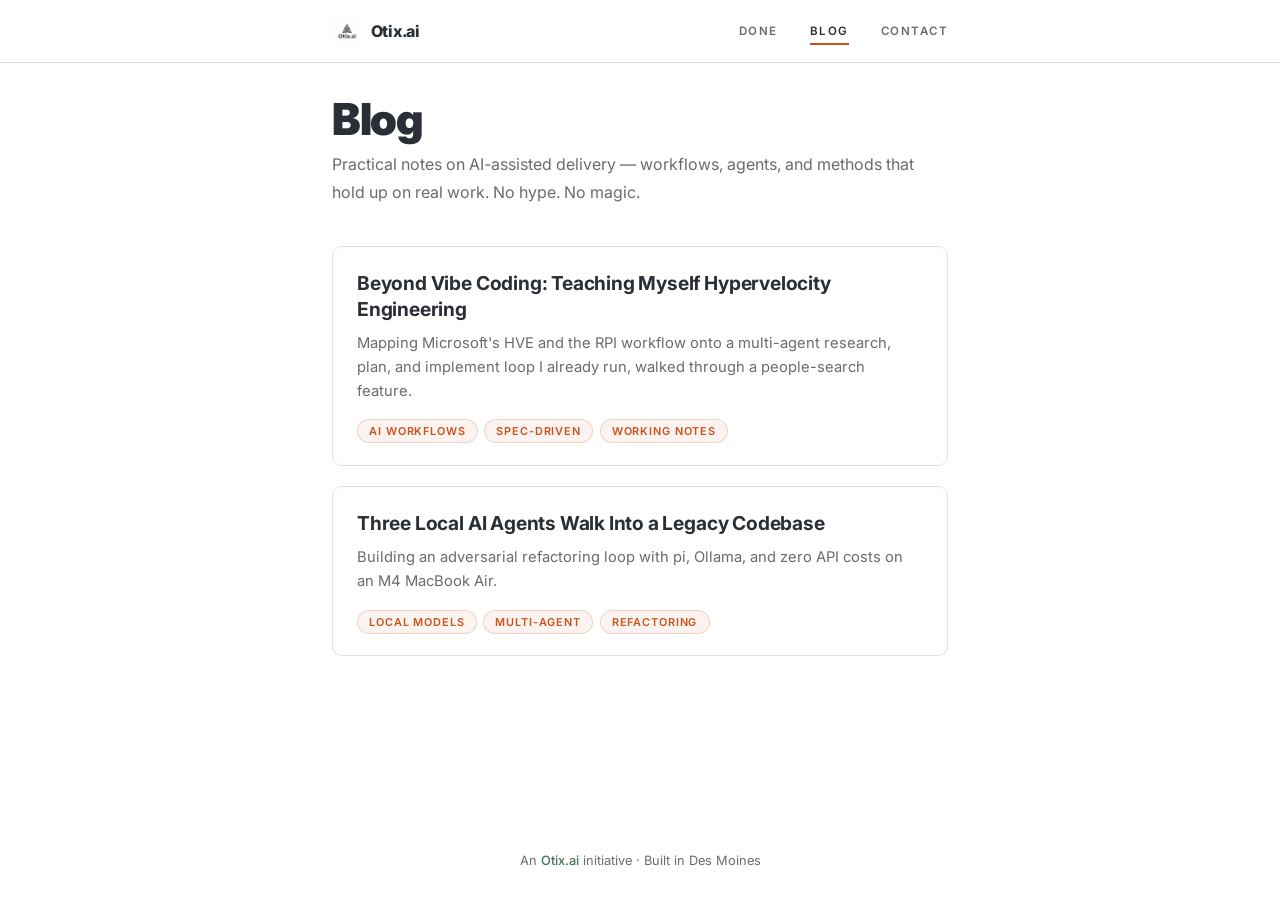
==== blog/index.html @ a3bd9bda "Otix.ai marketing site and blog" ====
<!DOCTYPE html>
<html lang="en">
<head>
  <meta charset="UTF-8">
  <meta name="viewport" content="width=device-width, initial-scale=1.0">
  <title>Blog | Otix.ai</title>
  <meta name="description" content="Practical notes on AI-assisted delivery from Otix.ai — workflows, agents, and methods that hold up on real work.">
  <link rel="canonical" href="https://otix.ai/blog/">

  <meta property="og:site_name" content="Otix.ai">
  <meta property="og:type" content="website">
  <meta property="og:url" content="https://otix.ai/blog/">
  <meta property="og:title" content="Blog">
  <meta property="og:description" content="Practical notes on AI-assisted delivery from Otix.ai — workflows, agents, and methods that hold up on real work.">
  <meta property="og:image" content="https://otix.ai/assets/logo.png">
  <meta name="twitter:card" content="summary_large_image">
  <meta name="twitter:title" content="Blog">
  <meta name="twitter:description" content="Practical notes on AI-assisted delivery from Otix.ai — workflows, agents, and methods that hold up on real work.">
  <meta name="twitter:image" content="https://otix.ai/assets/logo.png">
  <link rel="preconnect" href="https://fonts.googleapis.com">
  <link rel="preconnect" href="https://fonts.gstatic.com" crossorigin>
  <link href="https://fonts.googleapis.com/css2?family=Inter:wght@400;500;600;700;900&display=swap" rel="stylesheet">
  <link rel="stylesheet" href="../styles.css">
  <link rel="stylesheet" href="../blog.css">
  <script type="application/ld+json">
  {
    "@context": "https://schema.org",
    "@graph": [
      {
        "@type": "Blog",
        "@id": "https://otix.ai/blog/#blog",
        "url": "https://otix.ai/blog/",
        "name": "Otix.ai Blog",
        "description": "Practical notes on AI-assisted delivery — workflows, agents, and methods that hold up on real work.",
        "publisher": {
          "@id": "https://otix.ai/#organization"
        },
        "blogPost": [
          {
            "@type": "BlogPosting",
            "headline": "Three Local AI Agents Walk Into a Legacy Codebase",
            "url": "https://otix.ai/blog/local-llm-agents.html",
            "datePublished": "2026-03-26"
          }
        ]
      },
      {
        "@type": "BreadcrumbList",
        "itemListElement": [
          {
            "@type": "ListItem",
            "position": 1,
            "name": "Home",
            "item": "https://otix.ai/"
          },
          {
            "@type": "ListItem",
            "position": 2,
            "name": "Blog",
            "item": "https://otix.ai/blog/"
          }
        ]
      }
    ]
  }
  </script>
</head>
<body>

  <header class="site-header">
    <div class="masthead">
      <a class="brand" href="../index.html">
        <img src="../assets/logo.png" alt="" class="brand-mark">
        <span class="brand-name">Otix.ai</span>
      </a>
      <nav class="site-nav">
        <a href="../index.html">DONE</a>
        <a href="index.html" aria-current="page">Blog</a>
        <a href="mailto:jason@otix.ai">Contact</a>
      </nav>
    </div>
  </header>

  <main>
    <div class="blog-index">
      <div class="blog-index-header">
        <h1>Blog</h1>
        <p class="index-intro">Practical notes on AI-assisted delivery &mdash; workflows, agents, and methods that hold up on real work. No hype. No magic.</p>
      </div>

      <ul class="post-list">

        <li class="post-card">
          <h2><a href="beyond-vibe-coding-hve.html">Beyond Vibe Coding: Teaching Myself Hypervelocity Engineering</a></h2>
          <p class="dek">Mapping Microsoft's HVE and the RPI workflow onto a multi-agent research, plan, and implement loop I already run, walked through a people-search feature.</p>
          <div class="post-tags">
            <span class="tag">AI Workflows</span>
            <span class="tag">Spec-Driven</span>
            <span class="tag">Working Notes</span>
          </div>
        </li>


        <li class="post-card">
          <h2><a href="local-llm-agents.html">Three Local AI Agents Walk Into a Legacy Codebase</a></h2>
          <p class="dek">Building an adversarial refactoring loop with pi, Ollama, and zero API costs on an M4 MacBook Air.</p>
          <div class="post-tags">
            <span class="tag">Local Models</span>
            <span class="tag">Multi-Agent</span>
            <span class="tag">Refactoring</span>
          </div>
        </li>

      </ul>
    </div>
  </main>

  <footer>
    <p>An <a href="https://otix.ai">Otix.ai</a> initiative &middot; Built in Des Moines</p>
  </footer>

</body>
</html>
---- styles.css ----
/* Forged Earth & Ember — Otix.ai Brand Palette */
:root {
  --iron-ridge: #3A3F3E;
  --rust-orange: #C8531D;
  --rust-hover: #a8431a;
  --dark-navy: #2A2E36;
  --pine-green: #476E55;
  --haze-grey: #6B6B6B;
  --light-warm: #F8F6F3;
  --border-light: #E5E0DA;
  --off-white: #E8E2D9;
}

* {
  margin: 0;
  padding: 0;
  box-sizing: border-box;
}

html {
  scroll-behavior: smooth;
}

body {
  font-family: 'Inter', -apple-system, BlinkMacSystemFont, sans-serif;
  background: #fff;
  color: var(--dark-navy);
  min-height: 100vh;
  display: flex;
  flex-direction: column;
  -webkit-font-smoothing: antialiased;
  -moz-osx-font-smoothing: grayscale;
}

/* Header / masthead */
.site-header {
  position: sticky;
  top: 0;
  z-index: 50;
  background: rgba(255, 255, 255, 0.85);
  backdrop-filter: blur(8px);
  -webkit-backdrop-filter: blur(8px);
  border-bottom: 1px solid var(--border-light);
}

.masthead {
  /* matches the 680px blog content column so the wordmark lines up
     with the text below it */
  max-width: 680px;
  margin: 0 auto;
  padding: 0 2rem;
  height: 62px;
  display: flex;
  align-items: center;
  justify-content: space-between;
  gap: 1rem;
}

.brand {
  display: flex;
  align-items: center;
  gap: 0.55rem;
  text-decoration: none;
  flex-shrink: 0;
}

.brand-mark {
  display: block;
  width: 30px;
  height: 30px;
}

.brand-name {
  font-weight: 800;
  font-size: 1rem;
  letter-spacing: -0.02em;
  color: var(--dark-navy);
}

.site-nav {
  display: flex;
  gap: 2rem;
}

.site-nav a {
  position: relative;
  font-size: 0.72rem;
  font-weight: 600;
  letter-spacing: 0.13em;
  text-transform: uppercase;
  color: var(--haze-grey);
  text-decoration: none;
  padding: 4px 0;
  transition: color 0.18s;
}

.site-nav a:hover {
  color: var(--dark-navy);
}

/* Rust underline: slides in on hover, pinned open on the active page */
.site-nav a::after {
  content: "";
  position: absolute;
  left: 0;
  right: 0;
  bottom: -3px;
  height: 2px;
  background: var(--rust-orange);
  transform: scaleX(0);
  transform-origin: left;
  transition: transform 0.22s ease;
}

.site-nav a:hover::after {
  transform: scaleX(1);
}

.site-nav a[aria-current="page"] {
  color: var(--dark-navy);
}

.site-nav a[aria-current="page"]::after {
  transform: scaleX(1);
}

@media (prefers-reduced-motion: reduce) {
  .site-nav a::after {
    transition: none;
  }
}

/* Hero */
.hero {
  text-align: center;
  padding: 3rem 2rem 2.5rem;
  max-width: 640px;
  margin: 0 auto;
}

.badge {
  display: inline-block;
  font-size: 0.7rem;
  font-weight: 600;
  letter-spacing: 0.15em;
  text-transform: uppercase;
  color: var(--rust-orange);
  background: rgba(200, 83, 29, 0.07);
  border: 1px solid rgba(200, 83, 29, 0.2);
  padding: 0.4rem 1.1rem;
  border-radius: 999px;
  margin-bottom: 1.75rem;
}

h1 {
  font-size: clamp(3.5rem, 10vw, 6.5rem);
  font-weight: 900;
  letter-spacing: -0.04em;
  line-height: 1;
  color: var(--dark-navy);
  margin-bottom: 0.75rem;
}

h1 .dot {
  color: var(--rust-orange);
}

.tagline {
  font-size: 1.15rem;
  font-weight: 400;
  color: var(--haze-grey);
  margin-bottom: 1.25rem;
}

.tagline strong {
  font-weight: 600;
  color: var(--dark-navy);
}

.description {
  font-size: 1rem;
  line-height: 1.75;
  color: var(--haze-grey);
  max-width: 480px;
  margin: 0 auto;
}

/* Pillars */
.pillars-section {
  background: var(--light-warm);
  border-top: 1px solid var(--border-light);
  border-bottom: 1px solid var(--border-light);
  padding: 3rem 2rem;
}

.pillars {
  display: grid;
  grid-template-columns: repeat(4, 1fr);
  gap: 1.25rem;
  max-width: 760px;
  margin: 0 auto;
}

.pillar {
  background: #fff;
  border: 1px solid var(--border-light);
  border-radius: 10px;
  padding: 1.5rem 1.25rem;
  text-align: left;
  transition: border-color 0.2s, box-shadow 0.2s;
}

.pillar:hover {
  border-color: rgba(200, 83, 29, 0.35);
  box-shadow: 0 4px 16px rgba(42, 46, 54, 0.06);
}

.pillar-letter {
  font-size: 1.75rem;
  font-weight: 900;
  color: var(--rust-orange);
  line-height: 1;
  margin-bottom: 0.5rem;
  opacity: 0.25;
}

.pillar h3 {
  font-size: 0.95rem;
  font-weight: 700;
  color: var(--dark-navy);
  margin-bottom: 0.4rem;
}

.pillar p {
  font-size: 0.82rem;
  line-height: 1.55;
  color: var(--haze-grey);
}

.aside {
  text-align: center;
  font-size: 0.82rem;
  color: var(--haze-grey);
  margin-top: 1.5rem;
  font-style: italic;
  opacity: 0.6;
}

.aside strong {
  font-style: normal;
  color: var(--dark-navy);
}

/* CTA */
.cta {
  text-align: center;
  padding: 3rem 2rem;
  max-width: 640px;
  margin: 0 auto;
}

.cta-text {
  font-size: 0.95rem;
  font-weight: 500;
  color: var(--haze-grey);
  margin-bottom: 1.25rem;
}

.button {
  display: inline-block;
  background: var(--rust-orange);
  color: #fff;
  font-weight: 600;
  font-size: 0.9rem;
  padding: 0.8rem 2.25rem;
  border-radius: 8px;
  text-decoration: none;
  box-shadow: 0 2px 8px rgba(200, 83, 29, 0.25);
  transition: background 0.2s, transform 0.15s, box-shadow 0.2s;
}

.button:hover {
  background: var(--rust-hover);
  transform: translateY(-1px);
  box-shadow: 0 4px 14px rgba(200, 83, 29, 0.3);
}

.button:active {
  transform: translateY(0);
  box-shadow: 0 2px 8px rgba(200, 83, 29, 0.2);
}

/* Footer */
footer {
  margin-top: auto;
  text-align: center;
  padding: 2rem;
  font-size: 0.8rem;
  color: var(--haze-grey);
}

.blog-link {
  margin-bottom: 1rem;
}

.blog-link a {
  color: var(--rust-orange);
  text-decoration: none;
  font-weight: 500;
  font-size: 0.85rem;
}

.blog-link a:hover {
  text-decoration: underline;
}

footer a {
  color: var(--pine-green);
  text-decoration: none;
  font-weight: 500;
}

footer a:hover {
  color: var(--rust-orange);
}

/* Responsive */
@media (max-width: 640px) {
  .pillars {
    grid-template-columns: 1fr 1fr;
  }
}

@media (max-width: 560px) {
  .masthead {
    padding: 0 1.25rem;
    height: 56px;
  }

  .site-nav {
    gap: 1.1rem;
  }

  .site-nav a {
    font-size: 0.65rem;
    letter-spacing: 0.1em;
  }
}

@media (max-width: 380px) {
  .hero {
    padding: 2.5rem 1.25rem 2rem;
  }

  .pillars-section {
    padding: 2rem 1.25rem;
  }

  .pillars {
    grid-template-columns: 1fr;
    gap: 1rem;
  }

  h1 {
    font-size: 3rem;
  }
}
---- blog.css ----
/* Blog styles — shared by the blog index and all posts. */
/* Palette tokens come from styles.css; load that first. */

.blog-post {
  max-width: 680px;
  margin: 0 auto;
  padding: 2rem 2rem 4rem;
  line-height: 1.8;
  color: var(--dark-navy);
}
.blog-post h1 {
  font-size: clamp(1.75rem, 5vw, 2.5rem);
  font-weight: 900;
  letter-spacing: -0.03em;
  line-height: 1.2;
  margin-bottom: 0.5rem;
}
.blog-post .subtitle {
  font-size: 1.05rem;
  font-style: italic;
  color: var(--haze-grey);
  margin-bottom: 2.5rem;
}
.blog-post h2 {
  font-size: 1.4rem;
  font-weight: 700;
  margin-top: 2.5rem;
  margin-bottom: 0.75rem;
  color: var(--dark-navy);
}
.blog-post h3 {
  font-size: 1.1rem;
  font-weight: 700;
  margin-top: 2rem;
  margin-bottom: 0.5rem;
  color: var(--dark-navy);
}
.blog-post p {
  font-size: 1rem;
  margin-bottom: 1.25rem;
  color: var(--dark-navy);
}
.blog-post strong {
  font-weight: 600;
}
.blog-post a {
  color: var(--rust-orange);
  text-decoration: none;
  font-weight: 500;
}
.blog-post a:hover {
  text-decoration: underline;
}
.blog-post code {
  font-family: 'SF Mono', 'Fira Code', 'Fira Mono', Menlo, monospace;
  font-size: 0.88em;
  background: var(--light-warm);
  border: 1px solid var(--border-light);
  padding: 0.15em 0.4em;
  border-radius: 4px;
}
.blog-post pre {
  background: var(--dark-navy);
  color: var(--off-white);
  padding: 1.25rem 1.5rem;
  border-radius: 8px;
  overflow-x: auto;
  margin-bottom: 1.5rem;
  line-height: 1.5;
}
.blog-post pre code {
  background: none;
  border: none;
  padding: 0;
  font-size: 0.85rem;
  color: inherit;
}
.blog-post hr {
  border: none;
  border-top: 1px solid var(--border-light);
  margin: 2.5rem 0;
}
.blog-post ul, .blog-post ol {
  margin-bottom: 1.25rem;
  padding-left: 1.5rem;
}
.blog-post li {
  margin-bottom: 0.4rem;
  font-size: 1rem;
}
.blog-back {
  display: inline-block;
  font-size: 0.85rem;
  color: var(--haze-grey);
  text-decoration: none;
  margin-bottom: 1rem;
}
.blog-back:hover {
  color: var(--rust-orange);
}

/* ---- Blog index ---- */

.blog-index {
  max-width: 680px;
  margin: 0 auto;
  padding: 2rem 2rem 4rem;
}

.blog-index-header {
  margin-bottom: 2.5rem;
}

.blog-index h1 {
  font-size: clamp(2rem, 6vw, 2.75rem);
  font-weight: 900;
  letter-spacing: -0.03em;
  line-height: 1.1;
  margin-bottom: 0.5rem;
}

.blog-index .index-intro {
  font-size: 1rem;
  line-height: 1.7;
  color: var(--haze-grey);
}

.post-list {
  list-style: none;
  margin: 0;
  padding: 0;
  display: grid;
  gap: 1.25rem;
}

.post-card {
  background: #fff;
  border: 1px solid var(--border-light);
  border-radius: 10px;
  padding: 1.5rem 1.5rem 1.35rem;
  transition: border-color 0.2s, box-shadow 0.2s;
}

.post-card:hover {
  border-color: rgba(200, 83, 29, 0.35);
  box-shadow: 0 4px 16px rgba(42, 46, 54, 0.06);
}

.post-card h2 {
  font-size: 1.2rem;
  font-weight: 700;
  line-height: 1.35;
  letter-spacing: -0.01em;
  margin-bottom: 0.5rem;
}

.post-card h2 a {
  color: var(--dark-navy);
  text-decoration: none;
}

.post-card:hover h2 a {
  color: var(--rust-orange);
}

.post-card .dek {
  font-size: 0.92rem;
  line-height: 1.65;
  color: var(--haze-grey);
  margin-bottom: 1rem;
}

.post-tags {
  display: flex;
  flex-wrap: wrap;
  gap: 0.4rem;
}

.tag {
  font-size: 0.68rem;
  font-weight: 600;
  letter-spacing: 0.08em;
  text-transform: uppercase;
  color: var(--rust-orange);
  background: rgba(200, 83, 29, 0.07);
  border: 1px solid rgba(200, 83, 29, 0.2);
  padding: 0.25rem 0.7rem;
  border-radius: 999px;
}

/* ---- Post meta (tags under a post title) ---- */

.blog-post .post-tags {
  margin-bottom: 2.5rem;
}

.blog-post .subtitle + .post-tags {
  margin-top: -1.75rem;
}

@media (max-width: 380px) {
  .blog-index,
  .blog-post {
  padding-left: 1.25rem;
  padding-right: 1.25rem;
  }
}
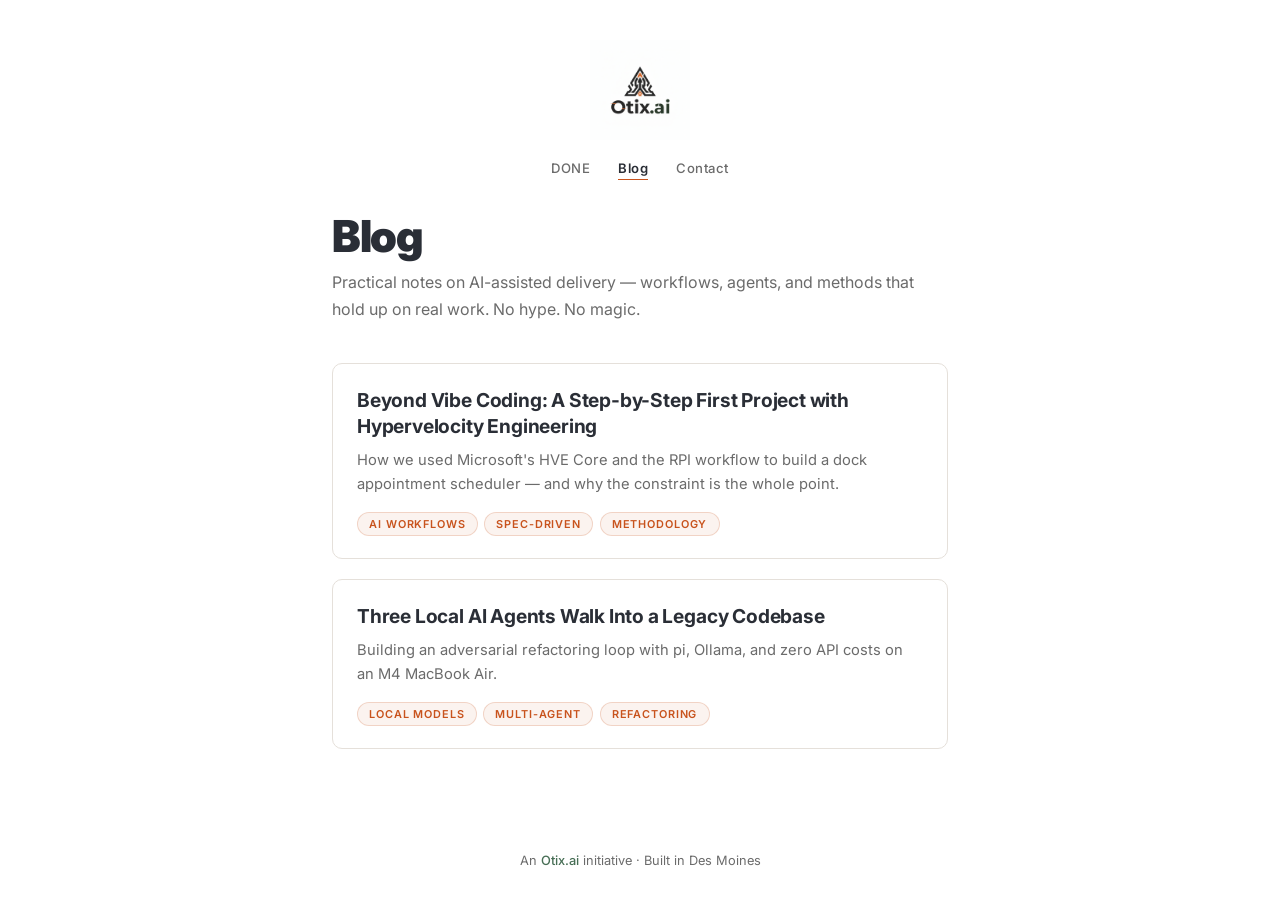
==== commit 83ff6776: "Restructure site for a growing blog Adds the structure needed to manage more than a couple of posts," ====
--- a/blog/index.html
+++ b/blog/index.html
@@ -5,80 +5,21 @@
   <meta name="viewport" content="width=device-width, initial-scale=1.0">
   <title>Blog | Otix.ai</title>
   <meta name="description" content="Practical notes on AI-assisted delivery from Otix.ai — workflows, agents, and methods that hold up on real work.">
-  <link rel="canonical" href="https://otix.ai/blog/">
-
-  <meta property="og:site_name" content="Otix.ai">
-  <meta property="og:type" content="website">
-  <meta property="og:url" content="https://otix.ai/blog/">
-  <meta property="og:title" content="Blog">
-  <meta property="og:description" content="Practical notes on AI-assisted delivery from Otix.ai — workflows, agents, and methods that hold up on real work.">
-  <meta property="og:image" content="https://otix.ai/assets/logo.png">
-  <meta name="twitter:card" content="summary_large_image">
-  <meta name="twitter:title" content="Blog">
-  <meta name="twitter:description" content="Practical notes on AI-assisted delivery from Otix.ai — workflows, agents, and methods that hold up on real work.">
-  <meta name="twitter:image" content="https://otix.ai/assets/logo.png">
   <link rel="preconnect" href="https://fonts.googleapis.com">
   <link rel="preconnect" href="https://fonts.gstatic.com" crossorigin>
   <link href="https://fonts.googleapis.com/css2?family=Inter:wght@400;500;600;700;900&display=swap" rel="stylesheet">
   <link rel="stylesheet" href="../styles.css">
   <link rel="stylesheet" href="../blog.css">
-  <script type="application/ld+json">
-  {
-    "@context": "https://schema.org",
-    "@graph": [
-      {
-        "@type": "Blog",
-        "@id": "https://otix.ai/blog/#blog",
-        "url": "https://otix.ai/blog/",
-        "name": "Otix.ai Blog",
-        "description": "Practical notes on AI-assisted delivery — workflows, agents, and methods that hold up on real work.",
-        "publisher": {
-          "@id": "https://otix.ai/#organization"
-        },
-        "blogPost": [
-          {
-            "@type": "BlogPosting",
-            "headline": "Three Local AI Agents Walk Into a Legacy Codebase",
-            "url": "https://otix.ai/blog/local-llm-agents.html",
-            "datePublished": "2026-03-26"
-          }
-        ]
-      },
-      {
-        "@type": "BreadcrumbList",
-        "itemListElement": [
-          {
-            "@type": "ListItem",
-            "position": 1,
-            "name": "Home",
-            "item": "https://otix.ai/"
-          },
-          {
-            "@type": "ListItem",
-            "position": 2,
-            "name": "Blog",
-            "item": "https://otix.ai/blog/"
-          }
-        ]
-      }
-    ]
-  }
-  </script>
 </head>
 <body>
 
   <header class="site-header">
-    <div class="masthead">
-      <a class="brand" href="../index.html">
-        <img src="../assets/logo.png" alt="" class="brand-mark">
-        <span class="brand-name">Otix.ai</span>
-      </a>
-      <nav class="site-nav">
-        <a href="../index.html">DONE</a>
-        <a href="index.html" aria-current="page">Blog</a>
-        <a href="mailto:jason@otix.ai">Contact</a>
-      </nav>
-    </div>
+    <a href="../index.html"><img src="../assets/logo.png" alt="Otix.ai" class="logo"></a>
+    <nav class="site-nav">
+      <a href="../index.html">DONE</a>
+      <a href="index.html" aria-current="page">Blog</a>
+      <a href="mailto:erik@otix.ai">Contact</a>
+    </nav>
   </header>
 
   <main>
@@ -91,15 +32,14 @@
       <ul class="post-list">
 
         <li class="post-card">
-          <h2><a href="beyond-vibe-coding-hve.html">Beyond Vibe Coding: Teaching Myself Hypervelocity Engineering</a></h2>
-          <p class="dek">Mapping Microsoft's HVE and the RPI workflow onto a multi-agent research, plan, and implement loop I already run, walked through a people-search feature.</p>
+          <h2><a href="beyond-vibe-coding-hve.html">Beyond Vibe Coding: A Step-by-Step First Project with Hypervelocity Engineering</a></h2>
+          <p class="dek">How we used Microsoft's HVE Core and the RPI workflow to build a dock appointment scheduler &mdash; and why the constraint is the whole point.</p>
           <div class="post-tags">
             <span class="tag">AI Workflows</span>
             <span class="tag">Spec-Driven</span>
-            <span class="tag">Working Notes</span>
+            <span class="tag">Methodology</span>
           </div>
         </li>
-
 
         <li class="post-card">
           <h2><a href="local-llm-agents.html">Three Local AI Agents Walk Into a Legacy Codebase</a></h2>
--- a/styles.css
+++ b/styles.css
@@ -5,10 +5,12 @@
   --rust-hover: #a8431a;
   --dark-navy: #2A2E36;
   --pine-green: #476E55;
+  --wood-grey: #4A3F36;
   --haze-grey: #6B6B6B;
   --light-warm: #F8F6F3;
   --border-light: #E5E0DA;
   --off-white: #E8E2D9;
+  --warm-white: #F5F0EA;
 }
 
 * {
@@ -32,102 +34,45 @@
   -moz-osx-font-smoothing: grayscale;
 }
 
-/* Header / masthead */
+/* Header */
 .site-header {
-  position: sticky;
-  top: 0;
-  z-index: 50;
-  background: rgba(255, 255, 255, 0.85);
-  backdrop-filter: blur(8px);
-  -webkit-backdrop-filter: blur(8px);
-  border-bottom: 1px solid var(--border-light);
-}
-
-.masthead {
-  /* matches the 680px blog content column so the wordmark lines up
-     with the text below it */
-  max-width: 680px;
-  margin: 0 auto;
-  padding: 0 2rem;
-  height: 62px;
+  padding: 2.5rem 2rem 0;
+  text-align: center;
+}
+
+.logo {
+  display: block;
+  width: 100px;
+  height: auto;
+  margin: 0 auto;
+}
+
+.site-nav {
+  margin-top: 1.25rem;
   display: flex;
-  align-items: center;
-  justify-content: space-between;
-  gap: 1rem;
-}
-
-.brand {
-  display: flex;
-  align-items: center;
-  gap: 0.55rem;
+  justify-content: center;
+  gap: 1.75rem;
+}
+
+.site-nav a {
+  font-size: 0.82rem;
+  font-weight: 500;
+  letter-spacing: 0.04em;
+  color: var(--haze-grey);
   text-decoration: none;
-  flex-shrink: 0;
-}
-
-.brand-mark {
-  display: block;
-  width: 30px;
-  height: 30px;
-}
-
-.brand-name {
-  font-weight: 800;
-  font-size: 1rem;
-  letter-spacing: -0.02em;
-  color: var(--dark-navy);
-}
-
-.site-nav {
-  display: flex;
-  gap: 2rem;
-}
-
-.site-nav a {
-  position: relative;
-  font-size: 0.72rem;
+  padding-bottom: 0.2rem;
+  border-bottom: 1px solid transparent;
+  transition: color 0.2s, border-color 0.2s;
+}
+
+.site-nav a:hover {
+  color: var(--rust-orange);
+}
+
+.site-nav a[aria-current="page"] {
+  color: var(--dark-navy);
   font-weight: 600;
-  letter-spacing: 0.13em;
-  text-transform: uppercase;
-  color: var(--haze-grey);
-  text-decoration: none;
-  padding: 4px 0;
-  transition: color 0.18s;
-}
-
-.site-nav a:hover {
-  color: var(--dark-navy);
-}
-
-/* Rust underline: slides in on hover, pinned open on the active page */
-.site-nav a::after {
-  content: "";
-  position: absolute;
-  left: 0;
-  right: 0;
-  bottom: -3px;
-  height: 2px;
-  background: var(--rust-orange);
-  transform: scaleX(0);
-  transform-origin: left;
-  transition: transform 0.22s ease;
-}
-
-.site-nav a:hover::after {
-  transform: scaleX(1);
-}
-
-.site-nav a[aria-current="page"] {
-  color: var(--dark-navy);
-}
-
-.site-nav a[aria-current="page"]::after {
-  transform: scaleX(1);
-}
-
-@media (prefers-reduced-motion: reduce) {
-  .site-nav a::after {
-    transition: none;
-  }
+  border-bottom-color: var(--rust-orange);
 }
 
 /* Hero */
@@ -331,22 +276,6 @@
   }
 }
 
-@media (max-width: 560px) {
-  .masthead {
-    padding: 0 1.25rem;
-    height: 56px;
-  }
-
-  .site-nav {
-    gap: 1.1rem;
-  }
-
-  .site-nav a {
-    font-size: 0.65rem;
-    letter-spacing: 0.1em;
-  }
-}
-
 @media (max-width: 380px) {
   .hero {
     padding: 2.5rem 1.25rem 2rem;
@@ -364,4 +293,8 @@
   h1 {
     font-size: 3rem;
   }
-}
+
+  .logo {
+    width: 80px;
+  }
+}
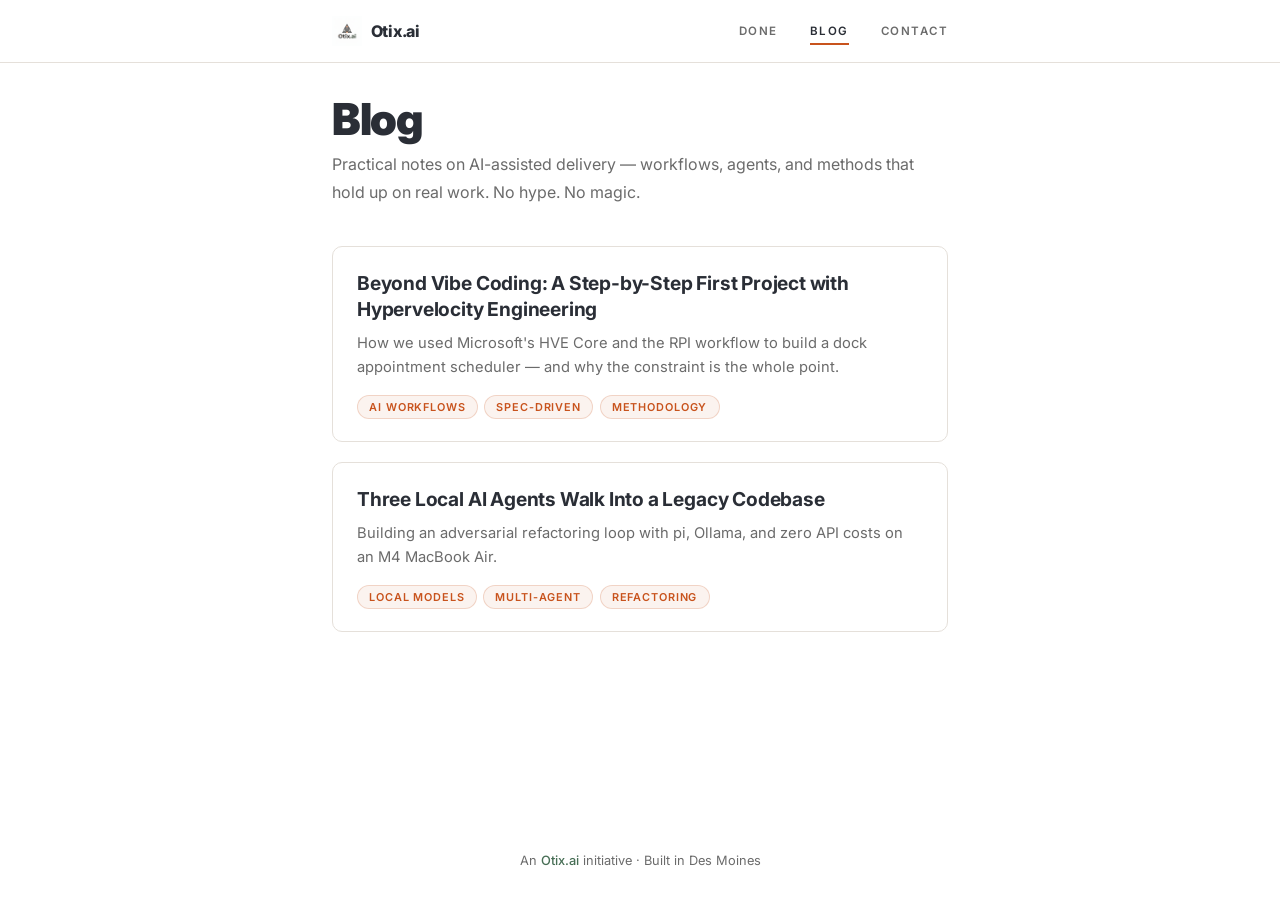
==== commit 2417cf1a: "Replace nav with a masthead and add SEO foundation Nav: logo-left / nav-right masthead, sticky with " ====
--- a/blog/index.html
+++ b/blog/index.html
@@ -5,21 +5,86 @@
   <meta name="viewport" content="width=device-width, initial-scale=1.0">
   <title>Blog | Otix.ai</title>
   <meta name="description" content="Practical notes on AI-assisted delivery from Otix.ai — workflows, agents, and methods that hold up on real work.">
+  <link rel="canonical" href="https://otix.ai/blog/">
+
+  <meta property="og:site_name" content="Otix.ai">
+  <meta property="og:type" content="website">
+  <meta property="og:url" content="https://otix.ai/blog/">
+  <meta property="og:title" content="Blog">
+  <meta property="og:description" content="Practical notes on AI-assisted delivery from Otix.ai — workflows, agents, and methods that hold up on real work.">
+  <meta property="og:image" content="https://otix.ai/assets/logo.png">
+  <meta name="twitter:card" content="summary_large_image">
+  <meta name="twitter:title" content="Blog">
+  <meta name="twitter:description" content="Practical notes on AI-assisted delivery from Otix.ai — workflows, agents, and methods that hold up on real work.">
+  <meta name="twitter:image" content="https://otix.ai/assets/logo.png">
   <link rel="preconnect" href="https://fonts.googleapis.com">
   <link rel="preconnect" href="https://fonts.gstatic.com" crossorigin>
   <link href="https://fonts.googleapis.com/css2?family=Inter:wght@400;500;600;700;900&display=swap" rel="stylesheet">
   <link rel="stylesheet" href="../styles.css">
   <link rel="stylesheet" href="../blog.css">
+  <script type="application/ld+json">
+  {
+    "@context": "https://schema.org",
+    "@graph": [
+      {
+        "@type": "Blog",
+        "@id": "https://otix.ai/blog/#blog",
+        "url": "https://otix.ai/blog/",
+        "name": "Otix.ai Blog",
+        "description": "Practical notes on AI-assisted delivery — workflows, agents, and methods that hold up on real work.",
+        "publisher": {
+          "@id": "https://otix.ai/#organization"
+        },
+        "blogPost": [
+          {
+            "@type": "BlogPosting",
+            "headline": "Beyond Vibe Coding: A Step-by-Step First Project with Hypervelocity Engineering",
+            "url": "https://otix.ai/blog/beyond-vibe-coding-hve.html",
+            "datePublished": "2026-08-19"
+          },
+          {
+            "@type": "BlogPosting",
+            "headline": "Three Local AI Agents Walk Into a Legacy Codebase",
+            "url": "https://otix.ai/blog/local-llm-agents.html",
+            "datePublished": "2026-03-26"
+          }
+        ]
+      },
+      {
+        "@type": "BreadcrumbList",
+        "itemListElement": [
+          {
+            "@type": "ListItem",
+            "position": 1,
+            "name": "Home",
+            "item": "https://otix.ai/"
+          },
+          {
+            "@type": "ListItem",
+            "position": 2,
+            "name": "Blog",
+            "item": "https://otix.ai/blog/"
+          }
+        ]
+      }
+    ]
+  }
+  </script>
 </head>
 <body>
 
   <header class="site-header">
-    <a href="../index.html"><img src="../assets/logo.png" alt="Otix.ai" class="logo"></a>
-    <nav class="site-nav">
-      <a href="../index.html">DONE</a>
-      <a href="index.html" aria-current="page">Blog</a>
-      <a href="mailto:erik@otix.ai">Contact</a>
-    </nav>
+    <div class="masthead">
+      <a class="brand" href="../index.html">
+        <img src="../assets/logo.png" alt="" class="brand-mark">
+        <span class="brand-name">Otix.ai</span>
+      </a>
+      <nav class="site-nav">
+        <a href="../index.html">DONE</a>
+        <a href="index.html" aria-current="page">Blog</a>
+        <a href="mailto:erik@otix.ai">Contact</a>
+      </nav>
+    </div>
   </header>
 
   <main>
--- a/styles.css
+++ b/styles.css
@@ -34,45 +34,102 @@
   -moz-osx-font-smoothing: grayscale;
 }
 
-/* Header */
+/* Header / masthead */
 .site-header {
-  padding: 2.5rem 2rem 0;
-  text-align: center;
-}
-
-.logo {
+  position: sticky;
+  top: 0;
+  z-index: 50;
+  background: rgba(255, 255, 255, 0.85);
+  backdrop-filter: blur(8px);
+  -webkit-backdrop-filter: blur(8px);
+  border-bottom: 1px solid var(--border-light);
+}
+
+.masthead {
+  /* matches the 680px blog content column so the wordmark lines up
+     with the text below it */
+  max-width: 680px;
+  margin: 0 auto;
+  padding: 0 2rem;
+  height: 62px;
+  display: flex;
+  align-items: center;
+  justify-content: space-between;
+  gap: 1rem;
+}
+
+.brand {
+  display: flex;
+  align-items: center;
+  gap: 0.55rem;
+  text-decoration: none;
+  flex-shrink: 0;
+}
+
+.brand-mark {
   display: block;
-  width: 100px;
-  height: auto;
-  margin: 0 auto;
+  width: 30px;
+  height: 30px;
+}
+
+.brand-name {
+  font-weight: 800;
+  font-size: 1rem;
+  letter-spacing: -0.02em;
+  color: var(--dark-navy);
 }
 
 .site-nav {
-  margin-top: 1.25rem;
   display: flex;
-  justify-content: center;
-  gap: 1.75rem;
+  gap: 2rem;
 }
 
 .site-nav a {
-  font-size: 0.82rem;
-  font-weight: 500;
-  letter-spacing: 0.04em;
-  color: var(--haze-grey);
-  text-decoration: none;
-  padding-bottom: 0.2rem;
-  border-bottom: 1px solid transparent;
-  transition: color 0.2s, border-color 0.2s;
+  position: relative;
+  font-size: 0.72rem;
+  font-weight: 600;
+  letter-spacing: 0.13em;
+  text-transform: uppercase;
+  color: var(--haze-grey);
+  text-decoration: none;
+  padding: 4px 0;
+  transition: color 0.18s;
 }
 
 .site-nav a:hover {
-  color: var(--rust-orange);
+  color: var(--dark-navy);
+}
+
+/* Rust underline: slides in on hover, pinned open on the active page */
+.site-nav a::after {
+  content: "";
+  position: absolute;
+  left: 0;
+  right: 0;
+  bottom: -3px;
+  height: 2px;
+  background: var(--rust-orange);
+  transform: scaleX(0);
+  transform-origin: left;
+  transition: transform 0.22s ease;
+}
+
+.site-nav a:hover::after {
+  transform: scaleX(1);
 }
 
 .site-nav a[aria-current="page"] {
   color: var(--dark-navy);
-  font-weight: 600;
-  border-bottom-color: var(--rust-orange);
+}
+
+.site-nav a[aria-current="page"]::after {
+  transform: scaleX(1);
+}
+
+@media (prefers-reduced-motion: reduce) {
+  .site-nav a::after {
+    transition: none;
+  }
 }
 
 /* Hero */
@@ -276,6 +333,22 @@
   }
 }
 
+@media (max-width: 560px) {
+  .masthead {
+    padding: 0 1.25rem;
+    height: 56px;
+  }
+
+  .site-nav {
+    gap: 1.1rem;
+  }
+
+  .site-nav a {
+    font-size: 0.65rem;
+    letter-spacing: 0.1em;
+  }
+}
+
 @media (max-width: 380px) {
   .hero {
     padding: 2.5rem 1.25rem 2rem;
@@ -293,8 +366,4 @@
   h1 {
     font-size: 3rem;
   }
-
-  .logo {
-    width: 80px;
-  }
-}
+}
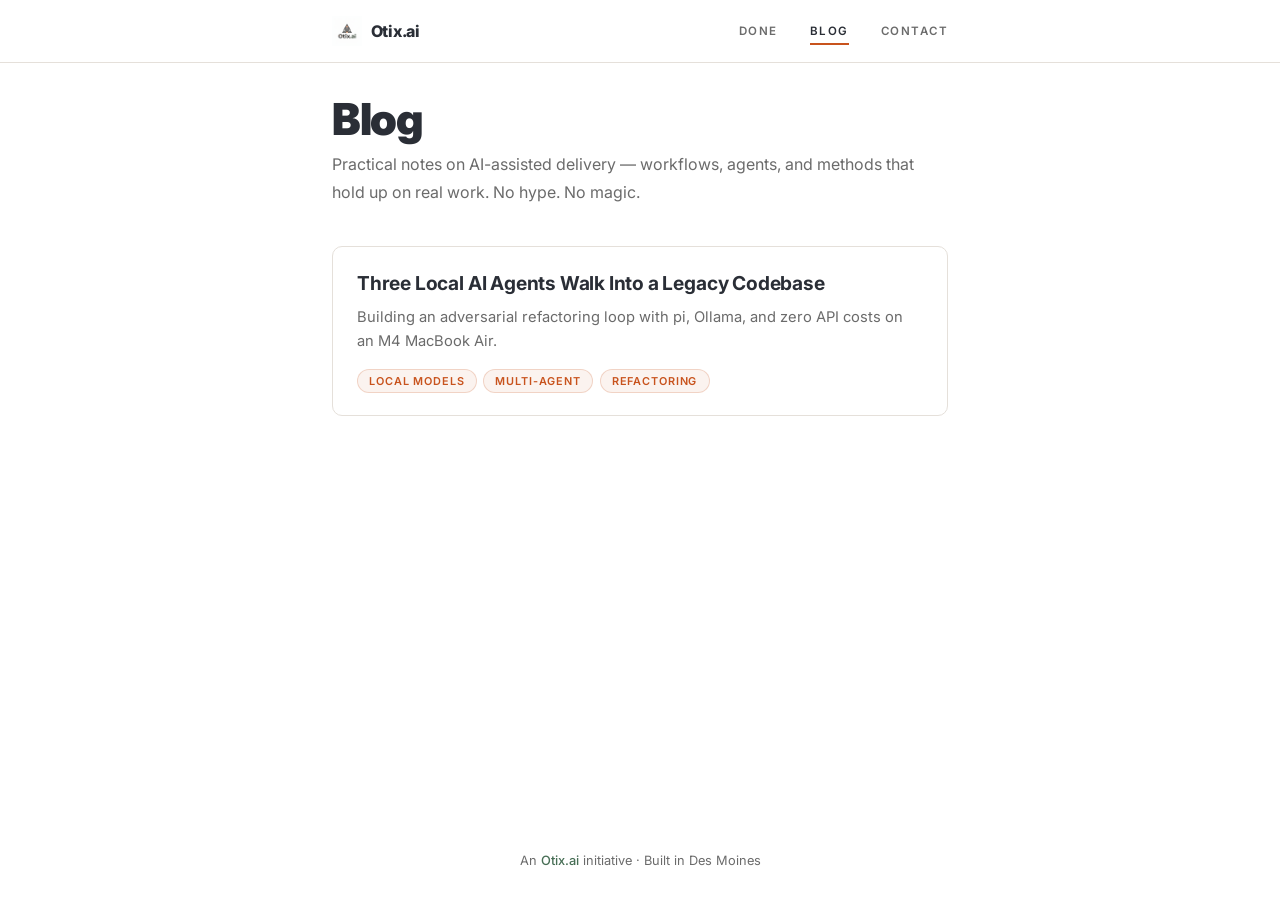
==== commit 85361f08: "Unlist the HVE post and remove company framing The post stays reachable at its URL but is no longer " ====
--- a/blog/index.html
+++ b/blog/index.html
@@ -36,12 +36,6 @@
           "@id": "https://otix.ai/#organization"
         },
         "blogPost": [
-          {
-            "@type": "BlogPosting",
-            "headline": "Beyond Vibe Coding: A Step-by-Step First Project with Hypervelocity Engineering",
-            "url": "https://otix.ai/blog/beyond-vibe-coding-hve.html",
-            "datePublished": "2026-08-19"
-          },
           {
             "@type": "BlogPosting",
             "headline": "Three Local AI Agents Walk Into a Legacy Codebase",
@@ -96,15 +90,6 @@
 
       <ul class="post-list">
 
-        <li class="post-card">
-          <h2><a href="beyond-vibe-coding-hve.html">Beyond Vibe Coding: A Step-by-Step First Project with Hypervelocity Engineering</a></h2>
-          <p class="dek">How we used Microsoft's HVE Core and the RPI workflow to build a dock appointment scheduler &mdash; and why the constraint is the whole point.</p>
-          <div class="post-tags">
-            <span class="tag">AI Workflows</span>
-            <span class="tag">Spec-Driven</span>
-            <span class="tag">Methodology</span>
-          </div>
-        </li>
 
         <li class="post-card">
           <h2><a href="local-llm-agents.html">Three Local AI Agents Walk Into a Legacy Codebase</a></h2>
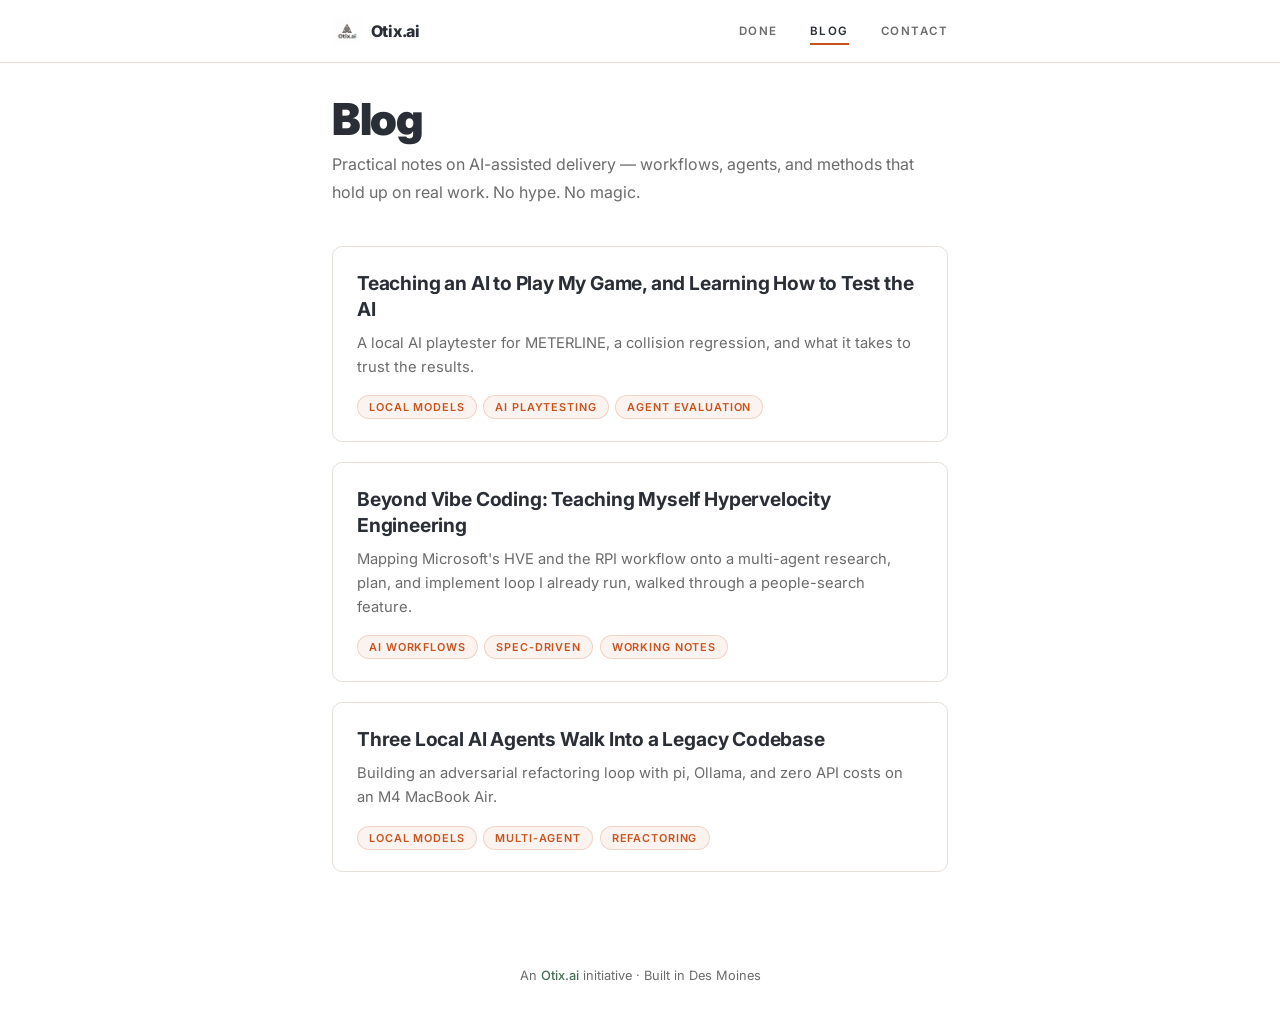
==== commit 332e7083: "Add METERLINE AI playtesting blog post" ====
--- a/blog/index.html
+++ b/blog/index.html
@@ -38,6 +38,12 @@
         "blogPost": [
           {
             "@type": "BlogPosting",
+            "headline": "Teaching an AI to Play My Game, and Learning How to Test the AI",
+            "url": "https://otix.ai/blog/ai-playtesting-meterline.html",
+            "datePublished": "2026-09-30"
+          },
+          {
+            "@type": "BlogPosting",
             "headline": "Three Local AI Agents Walk Into a Legacy Codebase",
             "url": "https://otix.ai/blog/local-llm-agents.html",
             "datePublished": "2026-03-26"
@@ -76,7 +82,7 @@
       <nav class="site-nav">
         <a href="../index.html">DONE</a>
         <a href="index.html" aria-current="page">Blog</a>
-        <a href="mailto:erik@otix.ai">Contact</a>
+        <a href="mailto:jason@otix.ai">Contact</a>
       </nav>
     </div>
   </header>
@@ -89,6 +95,26 @@
       </div>
 
       <ul class="post-list">
+
+        <li class="post-card">
+          <h2><a href="ai-playtesting-meterline.html">Teaching an AI to Play My Game, and Learning How to Test the AI</a></h2>
+          <p class="dek">A local AI playtester for METERLINE, a collision regression, and what it takes to trust the results.</p>
+          <div class="post-tags">
+            <span class="tag">Local Models</span>
+            <span class="tag">AI Playtesting</span>
+            <span class="tag">Agent Evaluation</span>
+          </div>
+        </li>
+
+        <li class="post-card">
+          <h2><a href="beyond-vibe-coding-hve.html">Beyond Vibe Coding: Teaching Myself Hypervelocity Engineering</a></h2>
+          <p class="dek">Mapping Microsoft's HVE and the RPI workflow onto a multi-agent research, plan, and implement loop I already run, walked through a people-search feature.</p>
+          <div class="post-tags">
+            <span class="tag">AI Workflows</span>
+            <span class="tag">Spec-Driven</span>
+            <span class="tag">Working Notes</span>
+          </div>
+        </li>
 
 
         <li class="post-card">
--- a/blog.css
+++ b/blog.css
@@ -88,6 +88,32 @@
   margin-bottom: 0.4rem;
   font-size: 1rem;
 }
+.blog-post table {
+  width: 100%;
+  border-collapse: collapse;
+  margin-bottom: 1.5rem;
+  font-size: 0.92rem;
+}
+.blog-post caption {
+  text-align: left;
+  font-weight: 600;
+  margin-bottom: 0.75rem;
+}
+.blog-post th, .blog-post td {
+  padding: 0.65rem 0.75rem;
+  text-align: left;
+  vertical-align: top;
+  border-bottom: 1px solid var(--border-light);
+}
+.blog-post th {
+  font-weight: 600;
+}
+.blog-post thead {
+  background: var(--light-warm);
+}
+.blog-post p code {
+  overflow-wrap: anywhere;
+}
 .blog-back {
   display: inline-block;
   font-size: 0.85rem;
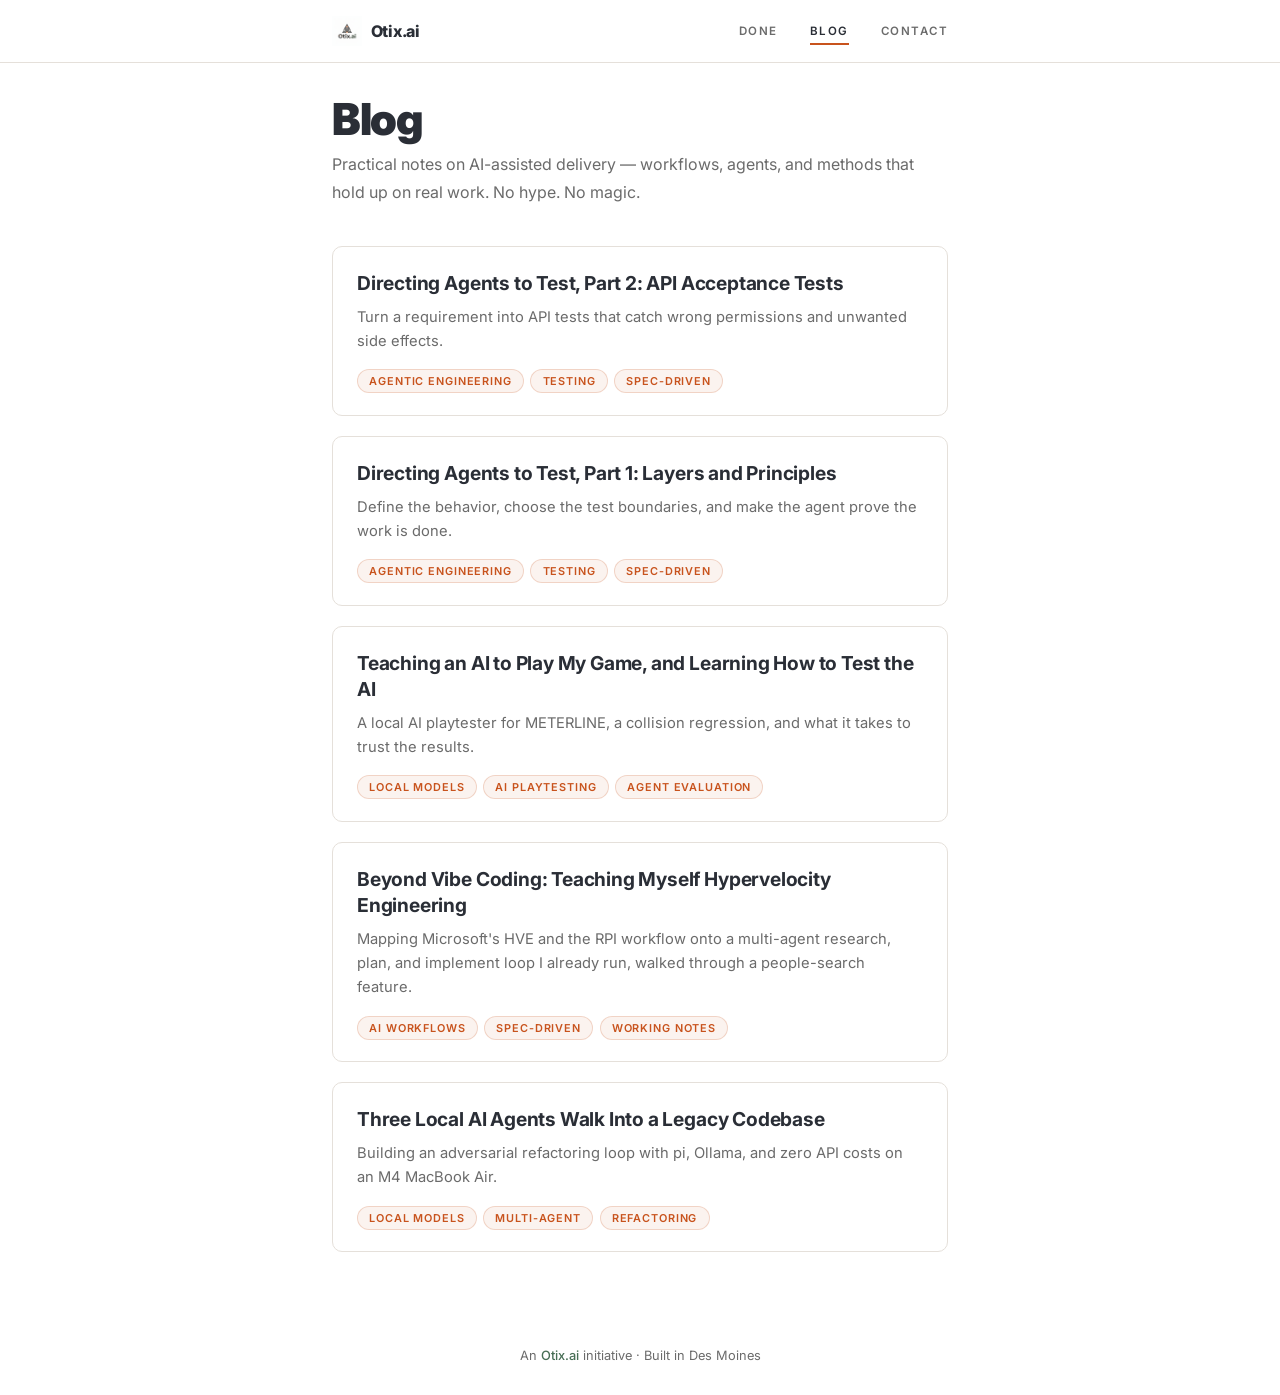
==== commit dddfa63c: "Publish first two Directing Agents to Test posts" ====
--- a/blog/index.html
+++ b/blog/index.html
@@ -38,6 +38,18 @@
         "blogPost": [
           {
             "@type": "BlogPosting",
+            "headline": "Directing Agents to Test, Part 2: API Acceptance Tests",
+            "url": "https://otix.ai/blog/agent-api-acceptance-testing.html",
+            "datePublished": "2026-10-15"
+          },
+          {
+            "@type": "BlogPosting",
+            "headline": "Directing Agents to Test, Part 1: Layers and Principles",
+            "url": "https://otix.ai/blog/layered-testing-agentic-engineering.html",
+            "datePublished": "2026-10-15"
+          },
+          {
+            "@type": "BlogPosting",
             "headline": "Teaching an AI to Play My Game, and Learning How to Test the AI",
             "url": "https://otix.ai/blog/ai-playtesting-meterline.html",
             "datePublished": "2026-09-30"
@@ -49,6 +61,26 @@
             "datePublished": "2026-03-26"
           }
         ]
+      },
+      {
+        "@type": "Organization",
+        "@id": "https://otix.ai/#organization",
+        "name": "Otix.ai",
+        "url": "https://otix.ai/",
+        "email": "jason@otix.ai",
+        "description": "Otix.ai works on practical AI-assisted software delivery — spec-driven workflows, coding agents, and the DONE framework.",
+        "logo": {
+          "@type": "ImageObject",
+          "url": "https://otix.ai/assets/logo.png",
+          "width": 1024,
+          "height": 1024
+        },
+        "address": {
+          "@type": "PostalAddress",
+          "addressLocality": "Des Moines",
+          "addressRegion": "IA",
+          "addressCountry": "US"
+        }
       },
       {
         "@type": "BreadcrumbList",
@@ -97,6 +129,26 @@
       <ul class="post-list">
 
         <li class="post-card">
+          <h2><a href="agent-api-acceptance-testing.html">Directing Agents to Test, Part 2: API Acceptance Tests</a></h2>
+          <p class="dek">Turn a requirement into API tests that catch wrong permissions and unwanted side effects.</p>
+          <div class="post-tags">
+            <span class="tag">Agentic Engineering</span>
+            <span class="tag">Testing</span>
+            <span class="tag">Spec-Driven</span>
+          </div>
+        </li>
+
+        <li class="post-card">
+          <h2><a href="layered-testing-agentic-engineering.html">Directing Agents to Test, Part 1: Layers and Principles</a></h2>
+          <p class="dek">Define the behavior, choose the test boundaries, and make the agent prove the work is done.</p>
+          <div class="post-tags">
+            <span class="tag">Agentic Engineering</span>
+            <span class="tag">Testing</span>
+            <span class="tag">Spec-Driven</span>
+          </div>
+        </li>
+
+        <li class="post-card">
           <h2><a href="ai-playtesting-meterline.html">Teaching an AI to Play My Game, and Learning How to Test the AI</a></h2>
           <p class="dek">A local AI playtester for METERLINE, a collision regression, and what it takes to trust the results.</p>
           <div class="post-tags">
--- a/blog.css
+++ b/blog.css
@@ -75,6 +75,10 @@
   font-size: 0.85rem;
   color: inherit;
 }
+.blog-post .agent-brief {
+  white-space: pre-wrap;
+  overflow-wrap: anywhere;
+}
 .blog-post hr {
   border: none;
   border-top: 1px solid var(--border-light);
@@ -231,3 +235,21 @@
   padding-right: 1.25rem;
   }
 }
+
+/* Gameplay recordings stay paused until the reader starts them. */
+.gameplay-clip {
+  margin: 2rem 0;
+}
+.gameplay-clip video {
+  display: block;
+  width: 100%;
+  height: auto;
+  border-radius: 8px;
+  background: var(--dark-navy);
+}
+.gameplay-clip figcaption {
+  margin-top: 0.75rem;
+  font-size: 0.85rem;
+  line-height: 1.6;
+  color: var(--haze-grey);
+}
